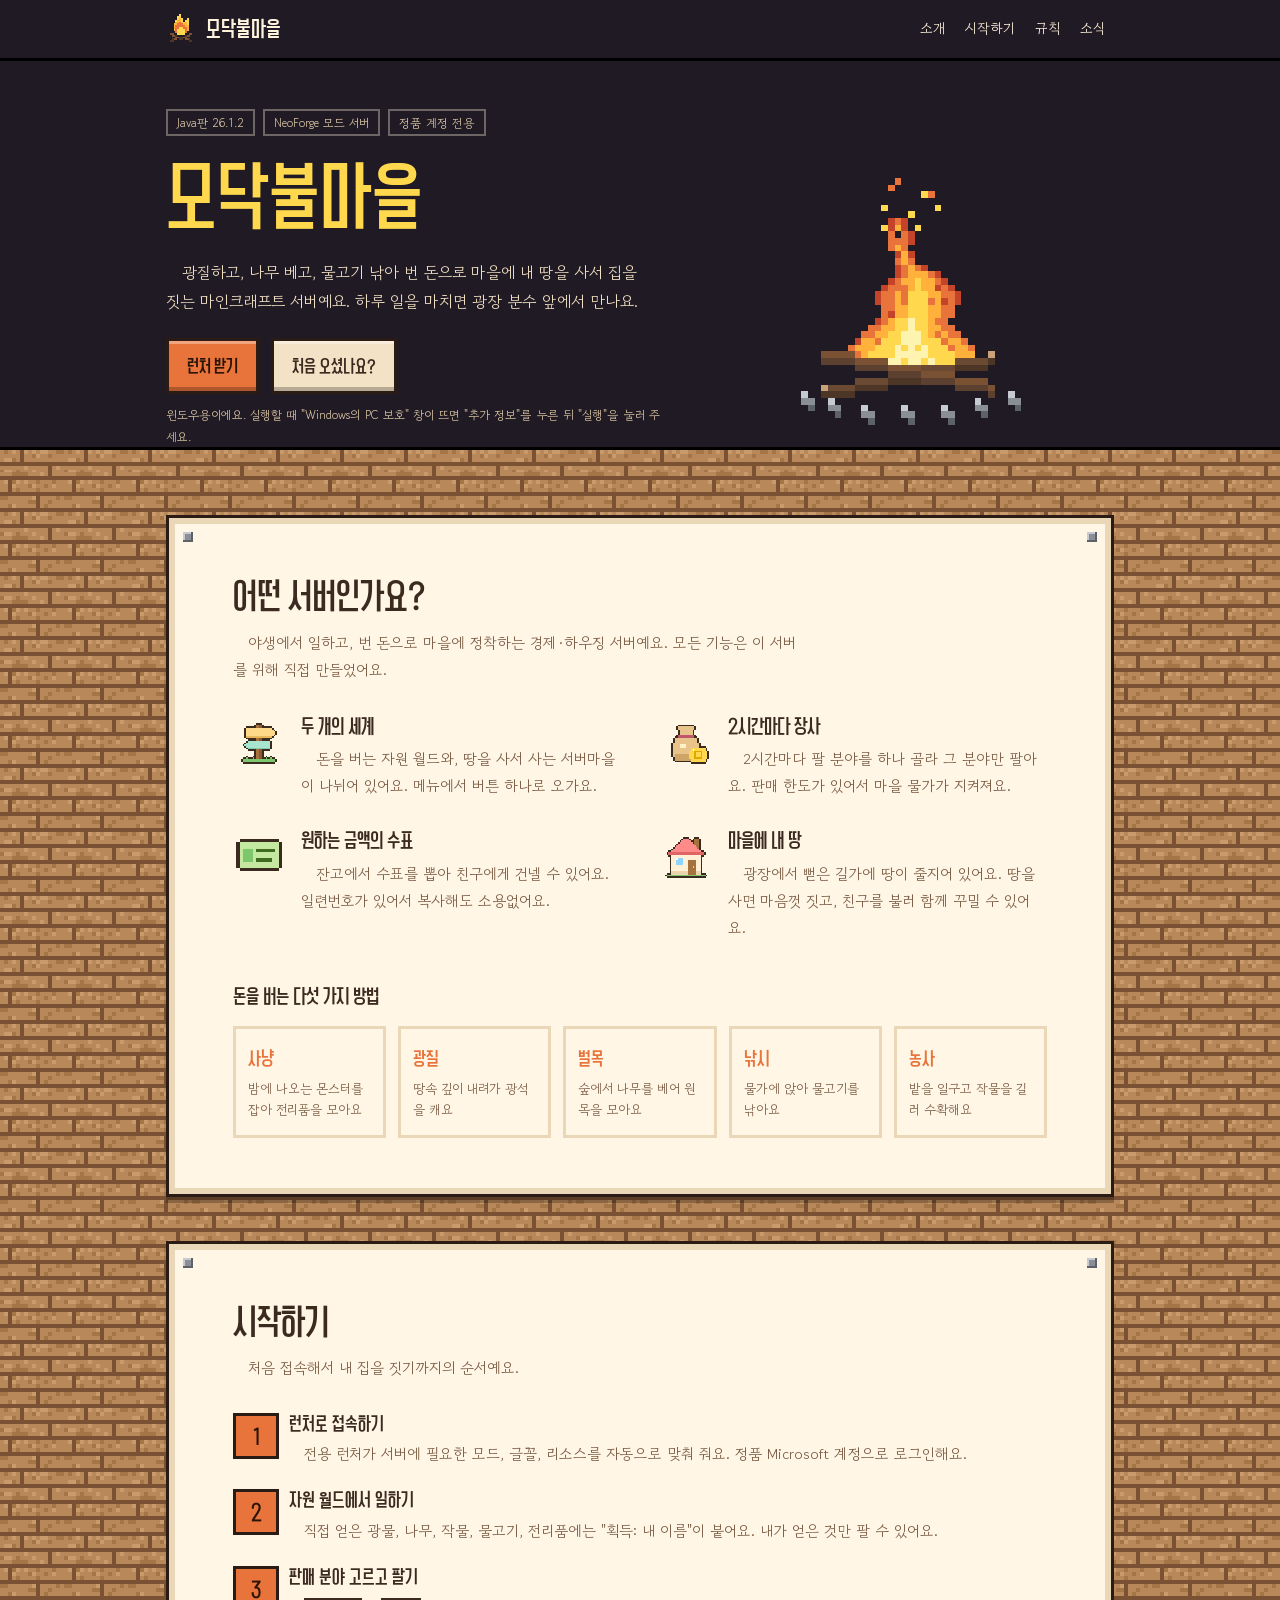
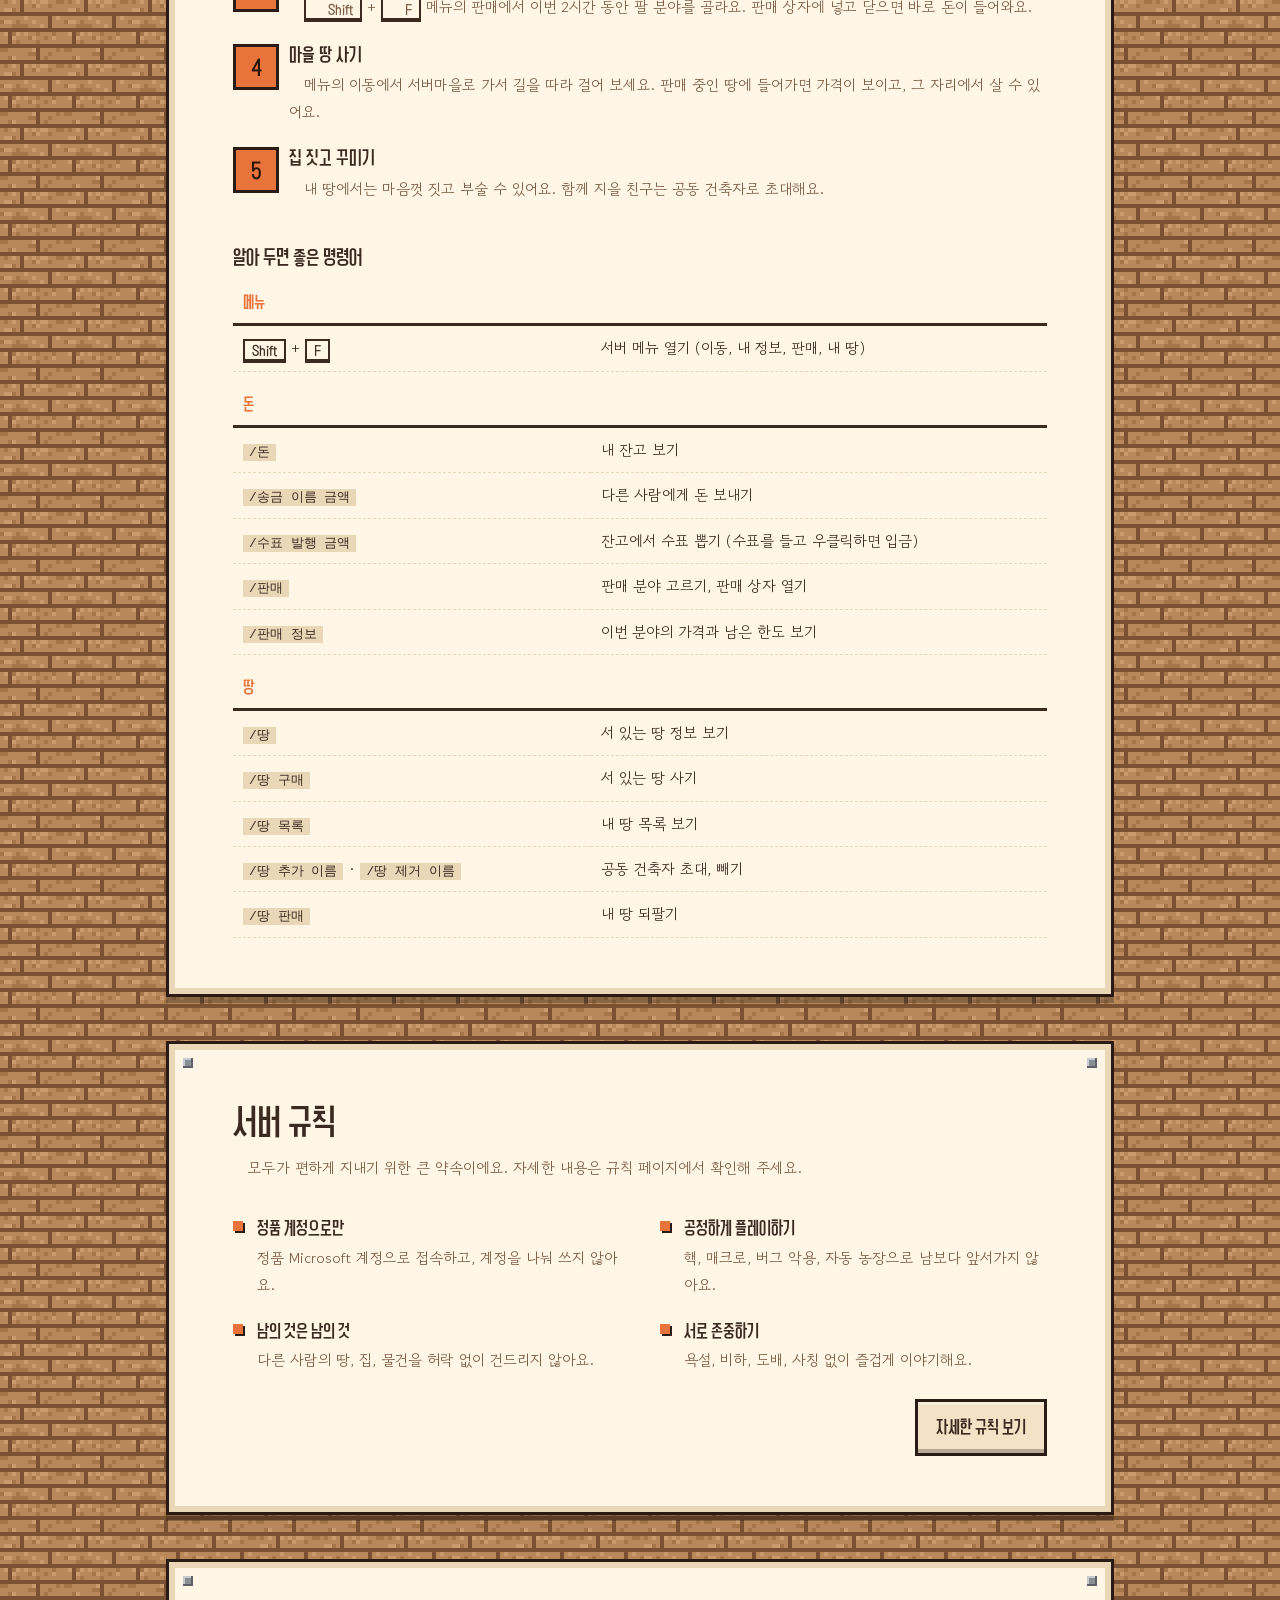
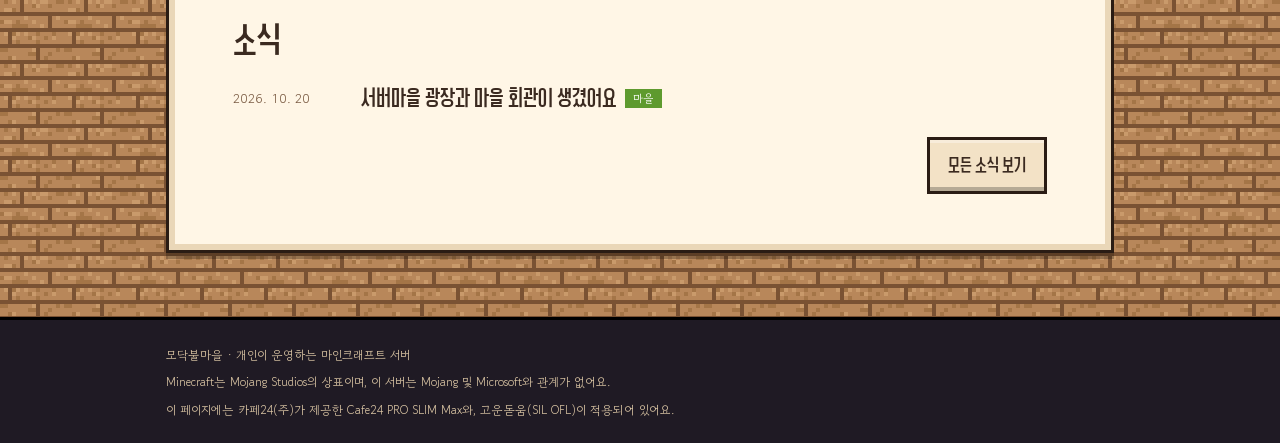
==== index.html @ e6973982 "모닥불마을 웹사이트 Co-Authored-By: Claude Opus 5.5 <noreply@anthropic.com> Claude-Session: https://claude.ai" ====
<!doctype html>
<html lang="ko">
<head>
<meta charset="utf-8">
<meta name="viewport" content="width=device-width, initial-scale=1, viewport-fit=cover">
<title>모닥불마을</title>
<meta name="claude:viewport-fit-sides" content="cover">
<meta name="description" content="일해서 번 돈으로 마을에 내 집을 짓는 마인크래프트 경제·하우징 서버, 모닥불마을">
<link rel="preconnect" href="https://fonts.googleapis.com">
<link rel="preconnect" href="https://fonts.gstatic.com" crossorigin>
<link rel="stylesheet" href="https://fonts.googleapis.com/css2?family=Gowun+Dodum&display=swap">
<link rel="stylesheet" href="style.css">
</head>
<body>

<header class="top">
  <div class="wrap">
    <a class="brand" href="index.html"><canvas class="logo" width="16" height="16" aria-hidden="true"></canvas>모닥불마을</a>
    <nav aria-label="페이지 메뉴">
      <a href="index.html#about">소개</a>
      <a href="index.html#start">시작하기</a>
      <a href="rules.html">규칙</a>
      <a href="news.html">소식</a>
    </nav>
  </div>
</header>

<section class="hero" id="top">
  <div class="wrap">
    <div>
      <div class="meta">
        <span class="chip">Java판 26.1.2</span>
        <span class="chip">NeoForge 모드 서버</span>
        <span class="chip">정품 계정 전용</span>
      </div>
      <h1>모닥불마을</h1>
      <p class="lead">광질하고, 나무 베고, 물고기 낚아 번 돈으로 마을에 내 땅을 사서 집을 짓는 마인크래프트 서버예요. 하루 일을 마치면 광장 분수 앞에서 만나요.</p>
      <div class="cta">
        <a class="btn btn-fire" href="https://github.com/moon-hamyo/moodakbul-server/releases/latest/download/moodakbul-launcher-setup.exe" id="download">런처 받기</a>
        <a class="btn btn-plain" href="#start">처음 오셨나요?</a>
      </div>
      <p class="soon" id="soon">윈도우용이에요. 실행할 때 "Windows의 PC 보호" 창이 뜨면 "추가 정보"를 누른 뒤 "실행"을 눌러 주세요.</p>
    </div>
    <div class="fire-stage"><canvas id="fire" width="48" height="48" role="img" aria-label="타닥타닥 타오르는 도트 모닥불"></canvas></div>
  </div>
  <div class="ground"></div>
</section>

<main class="wrap">
  <section class="board" id="about">
    <h2>어떤 서버인가요?</h2>
    <p class="sub">야생에서 일하고, 번 돈으로 마을에 정착하는 경제·하우징 서버예요. 모든 기능은 이 서버를 위해 직접 만들었어요.</p>
    <div class="features">
      <div class="feature"><img class="px" src="[data-uri]" alt="" width="52" height="52">
        <div><h3>두 개의 세계</h3><p>돈을 버는 자원 월드와, 땅을 사서 사는 서버마을이 나뉘어 있어요. 메뉴에서 버튼 하나로 오가요.</p></div></div>
      <div class="feature"><img class="px" src="[data-uri]" alt="" width="52" height="52">
        <div><h3>2시간마다 장사</h3><p>2시간마다 팔 분야를 하나 골라 그 분야만 팔아요. 판매 한도가 있어서 마을 물가가 지켜져요.</p></div></div>
      <div class="feature"><img class="px" src="[data-uri]" alt="" width="52" height="52">
        <div><h3>원하는 금액의 수표</h3><p>잔고에서 수표를 뽑아 친구에게 건넬 수 있어요. 일련번호가 있어서 복사해도 소용없어요.</p></div></div>
      <div class="feature"><img class="px" src="[data-uri]" alt="" width="52" height="52">
        <div><h3>마을에 내 땅</h3><p>광장에서 뻗은 길가에 땅이 줄지어 있어요. 땅을 사면 마음껏 짓고, 친구를 불러 함께 꾸밀 수 있어요.</p></div></div>
    </div>

    <h3 class="jobs-title">돈을 버는 다섯 가지 방법</h3>
    <ul class="jobs">
      <li><b>사냥</b><span>밤에 나오는 몬스터를 잡아 전리품을 모아요</span></li>
      <li><b>광질</b><span>땅속 깊이 내려가 광석을 캐요</span></li>
      <li><b>벌목</b><span>숲에서 나무를 베어 원목을 모아요</span></li>
      <li><b>낚시</b><span>물가에 앉아 물고기를 낚아요</span></li>
      <li><b>농사</b><span>밭을 일구고 작물을 길러 수확해요</span></li>
    </ul>
  </section>

  <section class="board" id="start">
    <h2>시작하기</h2>
    <p class="sub">처음 접속해서 내 집을 짓기까지의 순서예요.</p>
    <ol class="steps">
      <li><div><h3>런처로 접속하기</h3><p>전용 런처가 서버에 필요한 모드, 글꼴, 리소스를 자동으로 맞춰 줘요. 정품 Microsoft 계정으로 로그인해요.</p></div></li>
      <li><div><h3>자원 월드에서 일하기</h3><p>직접 얻은 광물, 나무, 작물, 물고기, 전리품에는 "획득: 내 이름"이 붙어요. 내가 얻은 것만 팔 수 있어요.</p></div></li>
      <li><div><h3>판매 분야 고르고 팔기</h3><p><span class="key">Shift</span> + <span class="key">F</span> 메뉴의 판매에서 이번 2시간 동안 팔 분야를 골라요. 판매 상자에 넣고 닫으면 바로 돈이 들어와요.</p></div></li>
      <li><div><h3>마을 땅 사기</h3><p>메뉴의 이동에서 서버마을로 가서 길을 따라 걸어 보세요. 판매 중인 땅에 들어가면 가격이 보이고, 그 자리에서 살 수 있어요.</p></div></li>
      <li><div><h3>집 짓고 꾸미기</h3><p>내 땅에서는 마음껏 짓고 부술 수 있어요. 함께 지을 친구는 공동 건축자로 초대해요.</p></div></li>
    </ol>

    <h3 class="cmds-title">알아 두면 좋은 명령어</h3>
    <div class="cmds-wrap">
      <table class="cmds">
        <tbody>
          <tr><th colspan="2">메뉴</th></tr>
          <tr><td><span class="key">Shift</span> + <span class="key">F</span></td><td>서버 메뉴 열기 (이동, 내 정보, 판매, 내 땅)</td></tr>
          <tr><th colspan="2">돈</th></tr>
          <tr><td><code>/돈</code></td><td>내 잔고 보기</td></tr>
          <tr><td><code>/송금 이름 금액</code></td><td>다른 사람에게 돈 보내기</td></tr>
          <tr><td><code>/수표 발행 금액</code></td><td>잔고에서 수표 뽑기 (수표를 들고 우클릭하면 입금)</td></tr>
          <tr><td><code>/판매</code></td><td>판매 분야 고르기, 판매 상자 열기</td></tr>
          <tr><td><code>/판매 정보</code></td><td>이번 분야의 가격과 남은 한도 보기</td></tr>
          <tr><th colspan="2">땅</th></tr>
          <tr><td><code>/땅</code></td><td>서 있는 땅 정보 보기</td></tr>
          <tr><td><code>/땅 구매</code></td><td>서 있는 땅 사기</td></tr>
          <tr><td><code>/땅 목록</code></td><td>내 땅 목록 보기</td></tr>
          <tr><td><code>/땅 추가 이름</code> · <code>/땅 제거 이름</code></td><td>공동 건축자 초대, 빼기</td></tr>
          <tr><td><code>/땅 판매</code></td><td>내 땅 되팔기</td></tr>
        </tbody>
      </table>
    </div>
  </section>

  <section class="board" id="rules">
    <h2>서버 규칙</h2>
    <p class="sub">모두가 편하게 지내기 위한 큰 약속이에요. 자세한 내용은 규칙 페이지에서 확인해 주세요.</p>
    <ul class="rules">
      <li><b>정품 계정으로만</b><span>정품 Microsoft 계정으로 접속하고, 계정을 나눠 쓰지 않아요.</span></li>
      <li><b>공정하게 플레이하기</b><span>핵, 매크로, 버그 악용, 자동 농장으로 남보다 앞서가지 않아요.</span></li>
      <li><b>남의 것은 남의 것</b><span>다른 사람의 땅, 집, 물건을 허락 없이 건드리지 않아요.</span></li>
      <li><b>서로 존중하기</b><span>욕설, 비하, 도배, 사칭 없이 즐겁게 이야기해요.</span></li>
    </ul>
    <div class="more"><a class="btn btn-plain" href="rules.html">자세한 규칙 보기</a></div>
  </section>

  <section class="board" id="news">
    <h2>소식</h2>
    <div class="latest" style="margin-top: 22px;">
      <time datetime="2026-10-20">2026. 10. 20</time>
      <h3>서버마을 광장과 마을 회관이 생겼어요<span class="tag">마을</span></h3>
    </div>
    <div class="more"><a class="btn btn-plain" href="news.html">모든 소식 보기</a></div>
  </section>
</main>

<footer>
  <div class="wrap">
    <span>모닥불마을 · 개인이 운영하는 마인크래프트 서버</span>
    <span>Minecraft는 Mojang Studios의 상표이며, 이 서버는 Mojang 및 Microsoft와 관계가 없어요.</span>
    <span>이 페이지에는 카페24(주)가 제공한 Cafe24 PRO SLIM Max와, 고운돋움(SIL OFL)이 적용되어 있어요.</span>
  </div>
</footer>

<script>
(function () {
  var reduce = window.matchMedia && window.matchMedia("(prefers-reduced-motion: reduce)").matches;

  // 도트 모닥불: 48x48 캔버스에 통나무 + 불꽃 + 불티
  function campfire(canvas) {
    var ctx = canvas.getContext("2d");
    var W = canvas.width, s = W / 48;
    var sparks = [];
    var FLAME = ["#fff3b0", "#ffd84d", "#ffb13b", "#e8743b", "#c4442a"];
    function px(x, y, c) { ctx.fillStyle = c; ctx.fillRect(Math.round(x * s), Math.round(y * s), Math.ceil(s), Math.ceil(s)); }
    function logs() {
      for (var i = 0; i < 26; i++) {
        var y1 = 40 - Math.floor(i / 5);
        px(11 + i, y1, "#6b4a33"); px(11 + i, y1 + 1, "#4e3626");
        var y2 = 35 + Math.floor(i / 5);
        px(11 + i, y2, "#7a5233"); px(11 + i, y2 + 1, "#5c4130");
      }
      px(11, 40, "#c9a27a"); px(36, 35, "#c9a27a");
      [[8,42],[12,43],[17,44],[23,44],[29,44],[34,43],[39,42]].forEach(function (p) {
        px(p[0], p[1], "#8a8f96"); px(p[0] + 1, p[1], "#8a8f96"); px(p[0], p[1] - 1, "#c6cbd1"); px(p[0] + 1, p[1] + 1, "#5d6268");
      });
    }
    function flame(t) {
      var cx = 24, base = 36;
      for (var y = 0; y < 22; y++) {
        var w = Math.max(0, (22 - y) * 0.42 + Math.sin(t * 0.006 + y * 0.7) * 1.2);
        var sway = Math.sin(t * 0.004 + y * 0.35) * (y * 0.12);
        for (var x = -Math.floor(w); x <= Math.floor(w); x++) {
          var edge = Math.abs(x) / (w + 0.01);
          var level = Math.min(4, Math.floor(edge * 3 + y / 7 + (Math.random() < 0.08 ? 1 : 0)));
          if (y > 16 && Math.random() < 0.35) continue;
          px(cx + x + Math.round(sway), base - y, FLAME[level]);
        }
      }
    }
    function frame(t) {
      ctx.clearRect(0, 0, W, W);
      flame(t || 0);
      logs();
      if (Math.random() < 0.25) sparks.push({ x: 20 + Math.random() * 8, y: 18, v: 0.15 + Math.random() * 0.2, l: 60 });
      sparks = sparks.filter(function (p) { p.y -= p.v; p.x += Math.sin(p.y) * 0.15; p.l--; return p.l > 0 && p.y > 0; });
      sparks.forEach(function (p) { px(p.x, p.y, p.l > 30 ? "#ffd84d" : "#e8743b"); });
    }
    if (reduce) { frame(0); return; }
    var last = 0;
    function loop(t) { if (t - last > 90) { frame(t); last = t; } requestAnimationFrame(loop); }
    requestAnimationFrame(loop);
  }
  campfire(document.getElementById("fire"));

})();
</script>
<script>
(function () {
  // 상단 로고: 16x16 작은 모닥불
  var rows = [
    "......Y.........", ".....YY.........", ".....YOY..Y.....", "....YOOY.YY.....",
    "....OOROYOY.....", "...OORRROOY.....", "...ORRRRROO.....", "...ORRYYRRO.....",
    "...ORYYYYRO.....", "....RYYYYR......", ".BB..YYYY..BB...", "..BBb....bBB....",
    "....BBbbBB......", "..bBB.bb.BBb....", ".bb........bb...", "................"];
  var col = { Y: "#ffd84d", O: "#ffb13b", R: "#e8743b", B: "#7a5233", b: "#4e3626" };
  document.querySelectorAll("canvas.logo").forEach(function (c) {
    var g = c.getContext("2d");
    rows.forEach(function (r, y) { for (var x = 0; x < 16; x++) { var k = r[x]; if (col[k]) { g.fillStyle = col[k]; g.fillRect(x + 1, y, 1, 1); } } });
  });
})();
</script>
</body>
</html>
---- style.css ----
/* 레이아웃: 가문비 판자 위에 크림색 게시판(종이)을 못으로 박아 둔 구조. 첫 화면은 밤의 모닥불. */
@font-face {
  font-family: "Village Slim";
  src: url([data-uri]) format("woff2");
  font-display: swap;
}
:root {
  --wood: #6b4a33;
  --ink: #3b2a20;
  --ink-soft: #7a5b43;
  --paper: #fff6e6;
  --paper-edge: #ead7b8;
  --ember: #e8743b;
  --lantern: #ffd84d;
  --leaf: #5e9a2e;
  --night: #1f1a24;
  --night-ink: #fff3dd;
  --night-soft: #d9c4a3;
  --planks: url([data-uri]);
  --font-display: "Village Slim", "Gowun Dodum", "Apple SD Gothic Neo", "Malgun Gothic", sans-serif;
  --font-body: "Gowun Dodum", "Apple SD Gothic Neo", "Malgun Gothic", sans-serif;
}
@media (prefers-color-scheme: dark) {
  :root:not([data-theme="light"]) {
    --wood: #2e2119; --ink: #f6e9d3; --ink-soft: #cdb393; --paper: #3a2c22; --paper-edge: #4b392c;
    --ember: #ff9a5c; --lantern: #ffd84d; --leaf: #9ccf6b; --night: #120f16; --night-ink: #fff3dd; --night-soft: #d9c4a3;
    --planks: url([data-uri]); color-scheme: dark;
  }
}
:root[data-theme="dark"] {
  --wood: #2e2119; --ink: #f6e9d3; --ink-soft: #cdb393; --paper: #3a2c22; --paper-edge: #4b392c;
  --ember: #ff9a5c; --lantern: #ffd84d; --leaf: #9ccf6b; --night: #120f16; --night-ink: #fff3dd; --night-soft: #d9c4a3;
  --planks: url([data-uri]); color-scheme: dark;
}

* { box-sizing: border-box; }
html { scroll-behavior: smooth; }
body {
  margin: 0;
  background-color: var(--wood);
  background-image: var(--planks);
  background-size: 64px 64px;
  image-rendering: pixelated;
  color: var(--ink);
  font-family: var(--font-body);
  font-size: 15px;
  line-height: 1.8;
}
body::before { content: ""; position: fixed; inset: 0 0 auto; height: env(safe-area-inset-top, 0px); z-index: 10; background: var(--night); }
img.px { image-rendering: pixelated; }
h1, h2, h3 { font-family: var(--font-display); font-weight: 400; line-height: 1.3; text-wrap: balance; margin: 0; }
a { color: inherit; }
:focus-visible { outline: 3px solid var(--lantern); outline-offset: 2px; }
p { margin: 0; }
/* 문단 첫 줄 들여쓰기 */
.board p, .lead { text-indent: 1em; }
.board p.noindent { text-indent: 0; }

.wrap { max-width: 980px; margin: 0 auto; padding-left: max(16px, env(safe-area-inset-left, 0px)); padding-right: max(16px, env(safe-area-inset-right, 0px)); }

/* ---------- 상단 메뉴 ---------- */
.top { position: sticky; top: env(safe-area-inset-top, 0px); z-index: 5; background: var(--night); color: var(--night-ink); border-bottom: 3px solid #000; }
.top .wrap { display: flex; align-items: center; gap: 12px 16px; padding-block: 10px; flex-wrap: wrap; }
.brand { display: flex; align-items: center; gap: 10px; text-decoration: none; font-family: var(--font-display); font-size: 21px; }
.brand canvas { width: 30px; height: 30px; image-rendering: pixelated; }
.top nav { display: flex; gap: 2px; margin-left: auto; flex-wrap: wrap; }
.top nav a { text-decoration: none; padding: 5px 9px; font-size: 14px; }
.top nav a:hover, .top nav a[aria-current="page"] { background: rgba(255, 216, 77, .15); color: var(--lantern); }

/* ---------- 도트 버튼 ---------- */
.btn {
  display: inline-flex; align-items: center; gap: 8px;
  font-family: var(--font-display); font-size: 17px; text-decoration: none;
  padding: 10px 18px; border: 3px solid #2a1c14; border-radius: 0;
  box-shadow: inset 0 3px 0 rgba(255,255,255,.35), inset 0 -4px 0 rgba(0,0,0,.25);
  cursor: pointer; transition: transform .08s ease;
}
.btn:hover { transform: translateY(-2px); }
.btn:active { transform: translateY(1px); }
.btn-fire { background: var(--ember); color: #2a1406; }
.btn-plain { background: #f3e2c6; color: #3b2a20; }
.more { margin-top: 26px; display: flex; justify-content: flex-end; }

/* ---------- 첫 화면 ---------- */
.hero { background: var(--night); color: var(--night-ink); overflow: hidden; }
.hero .wrap { display: grid; grid-template-columns: minmax(0, 1.1fr) minmax(0, .9fr); gap: 32px; align-items: center; padding-block: 48px 0; }
.hero .meta { display: flex; gap: 8px; flex-wrap: wrap; margin-bottom: 14px; font-size: 12px; }
.chip { border: 2px solid rgba(255, 243, 221, .35); padding: 1px 9px; color: var(--night-soft); }
.hero h1 { font-size: clamp(40px, 7vw, 72px); letter-spacing: .02em; color: var(--lantern); }
.hero .lead { font-size: 16px; max-width: 30em; margin: 14px 0 22px; color: #f0dfc2; }
.hero .cta { display: flex; gap: 12px; flex-wrap: wrap; }
.soon { font-size: 12px; color: var(--night-soft); margin-top: 10px; }
.fire-stage { display: flex; justify-content: center; align-items: flex-end; min-width: 0; }
#fire { width: 100%; max-width: 320px; aspect-ratio: 1 / 1; image-rendering: pixelated; }
.ground { height: 24px; background: var(--planks); background-size: 64px 64px; border-top: 3px solid #000; image-rendering: pixelated; }

/* 하위 페이지 머리 */
.pagehead { background: var(--night); color: var(--night-ink); }
.pagehead .wrap { padding-block: 36px 30px; }
.pagehead h1 { font-size: clamp(32px, 5vw, 46px); color: var(--lantern); }
.pagehead p { color: #f0dfc2; margin-top: 8px; max-width: 34em; text-indent: 1em; }

/* ---------- 게시판 (종이) ---------- */
main { padding-block: 44px 64px; display: grid; gap: 44px; }
main > * { min-width: 0; }
.board {
  background: var(--paper); color: var(--ink);
  border: 3px solid #2a1c14;
  box-shadow: 0 6px 0 rgba(0,0,0,.25), inset 0 0 0 6px var(--paper-edge);
  padding: clamp(36px, 5vw, 56px) clamp(24px, 6vw, 64px) clamp(40px, 5vw, 56px);
  position: relative;
}
.board::before, .board::after {
  content: ""; position: absolute; top: 14px; width: 10px; height: 10px;
  background: #8a8f96; box-shadow: inset -2px -2px 0 #5d6268, inset 2px 2px 0 #c6cbd1;
}
.board::before { left: 14px; } .board::after { right: 14px; }
.board h2 { font-size: clamp(26px, 4vw, 34px); }
.board .sub { color: var(--ink-soft); margin: 10px 0 32px; max-width: 38em; }
.board h3 { font-size: 19px; }

/* 소개 */
.features { display: grid; grid-template-columns: repeat(2, minmax(0, 1fr)); gap: 30px 40px; }
.feature { display: grid; grid-template-columns: 52px minmax(0, 1fr); gap: 16px; align-items: start; }
.feature img { width: 52px; height: 52px; }
.feature p { margin-top: 6px; color: var(--ink-soft); }

/* 일거리 */
.jobs-title { margin-top: 44px; }
.jobs { list-style: none; padding: 0; margin: 16px 0 0; display: grid; grid-template-columns: repeat(5, minmax(0, 1fr)); gap: 12px; }
.jobs li { border: 3px solid var(--paper-edge); padding: 14px 12px; display: grid; gap: 4px; }
.jobs b { font-family: var(--font-display); font-weight: 400; font-size: 18px; color: var(--ember); }
.jobs span { font-size: 13px; color: var(--ink-soft); line-height: 1.6; }

/* 시작하기 */
.steps { list-style: none; padding: 0; margin: 0; display: grid; gap: 22px; counter-reset: s; }
.steps li { display: grid; grid-template-columns: 40px minmax(0, 1fr); gap: 16px; counter-increment: s; }
.steps li::before {
  content: counter(s); font-family: var(--font-display); font-size: 20px;
  width: 40px; height: 40px; display: grid; place-items: center;
  background: var(--ember); color: #2a1406; border: 3px solid #2a1c14;
}
.steps h3 { font-size: 18px; }
.steps p { margin-top: 4px; color: var(--ink-soft); }
.cmds-title { margin-top: 44px; }
.cmds-wrap { overflow-x: auto; margin-top: 14px; }
table.cmds { width: 100%; border-collapse: collapse; }
.cmds th { text-align: left; font-family: var(--font-display); font-weight: 400; font-size: 16px; padding: 18px 10px 6px; border-bottom: 3px solid var(--ink); color: var(--ember); }
.cmds tr:first-child th { padding-top: 4px; }
.cmds td { padding: 8px 10px; border-bottom: 1px dashed var(--paper-edge); vertical-align: top; }
.cmds td:first-child { width: 44%; }
.cmds code { font-family: ui-monospace, "D2Coding", Consolas, monospace; font-size: 13px; background: var(--paper-edge); padding: 1px 6px; white-space: nowrap; }
.key { display: inline-block; border: 2px solid var(--ink); border-bottom-width: 4px; padding: 0 7px; font-size: 12px; font-family: var(--font-display); line-height: 1.5; }

/* 규칙 (첫 화면 요약) */
.rules { display: grid; grid-template-columns: repeat(2, minmax(0, 1fr)); gap: 18px 40px; list-style: none; padding: 0; margin: 0; }
.rules li { padding-left: 24px; position: relative; }
.rules li::before { content: ""; position: absolute; left: 0; top: .55em; width: 10px; height: 10px; background: var(--ember); box-shadow: 2px 2px 0 #2a1c14; }
.rules b { font-weight: 400; font-family: var(--font-display); font-size: 17px; display: block; }
.rules span { color: var(--ink-soft); }

/* 규칙 상세 */
.rulebook { display: grid; gap: 36px; }
.rulebook section h3 { font-size: 21px; margin-bottom: 10px; }
.rulebook ol { margin: 0; padding-left: 22px; display: grid; gap: 8px; }
.rulebook li::marker { font-family: var(--font-display); color: var(--ember); }
.rulebook .penalty { width: 100%; border-collapse: collapse; margin-top: 8px; }
.rulebook .penalty td, .rulebook .penalty th { padding: 8px 10px; border-bottom: 1px dashed var(--paper-edge); text-align: left; vertical-align: top; }
.rulebook .penalty th { font-family: var(--font-display); font-weight: 400; color: var(--ember); width: 30%; }

/* 소식 */
.latest { display: grid; grid-template-columns: 110px minmax(0, 1fr); gap: 18px; align-items: baseline; }
.latest time, .news time { font-variant-numeric: tabular-nums; color: var(--ink-soft); font-size: 13px; }
.latest h3 { font-size: 21px; }
.news { display: grid; }
.news article { display: grid; grid-template-columns: 120px minmax(0, 1fr); gap: 20px; padding: 22px 0; border-top: 1px dashed var(--paper-edge); }
.news article:first-child { border-top: 0; padding-top: 0; }
.news h3 { font-size: 20px; }
.news ul { margin: 8px 0 0; padding-left: 18px; color: var(--ink-soft); }
.tag { display: inline-block; font-size: 11px; padding: 0 8px; margin-left: 8px; vertical-align: middle; background: var(--leaf); color: #fff; font-family: var(--font-body); line-height: 1.7; }

/* 아래 */
footer { background: var(--night); color: var(--night-soft); font-size: 12px; border-top: 3px solid #000; }
footer .wrap { padding-block: 24px 32px; display: grid; gap: 6px; }

@media (max-width: 760px) {
  .jobs { grid-template-columns: minmax(0, 1fr); gap: 8px; }
  .jobs li { grid-template-columns: 56px minmax(0, 1fr); align-items: baseline; padding: 10px 12px; }
}
@media (max-width: 640px) {
  .hero .wrap { grid-template-columns: minmax(0, 1fr); padding-block: 32px 0; }
  .fire-stage { order: -1; }
  #fire { max-width: 200px; }
  .features, .rules { grid-template-columns: minmax(0, 1fr); }
  .latest, .news article { grid-template-columns: minmax(0, 1fr); gap: 4px; }
  .cmds td:first-child { width: 46%; }
  .cmds code { white-space: normal; word-break: keep-all; }
  .cmds td { padding: 8px 6px; font-size: 14px; }
}
@media (prefers-reduced-motion: reduce) { html { scroll-behavior: auto; } .btn { transition: none; } }
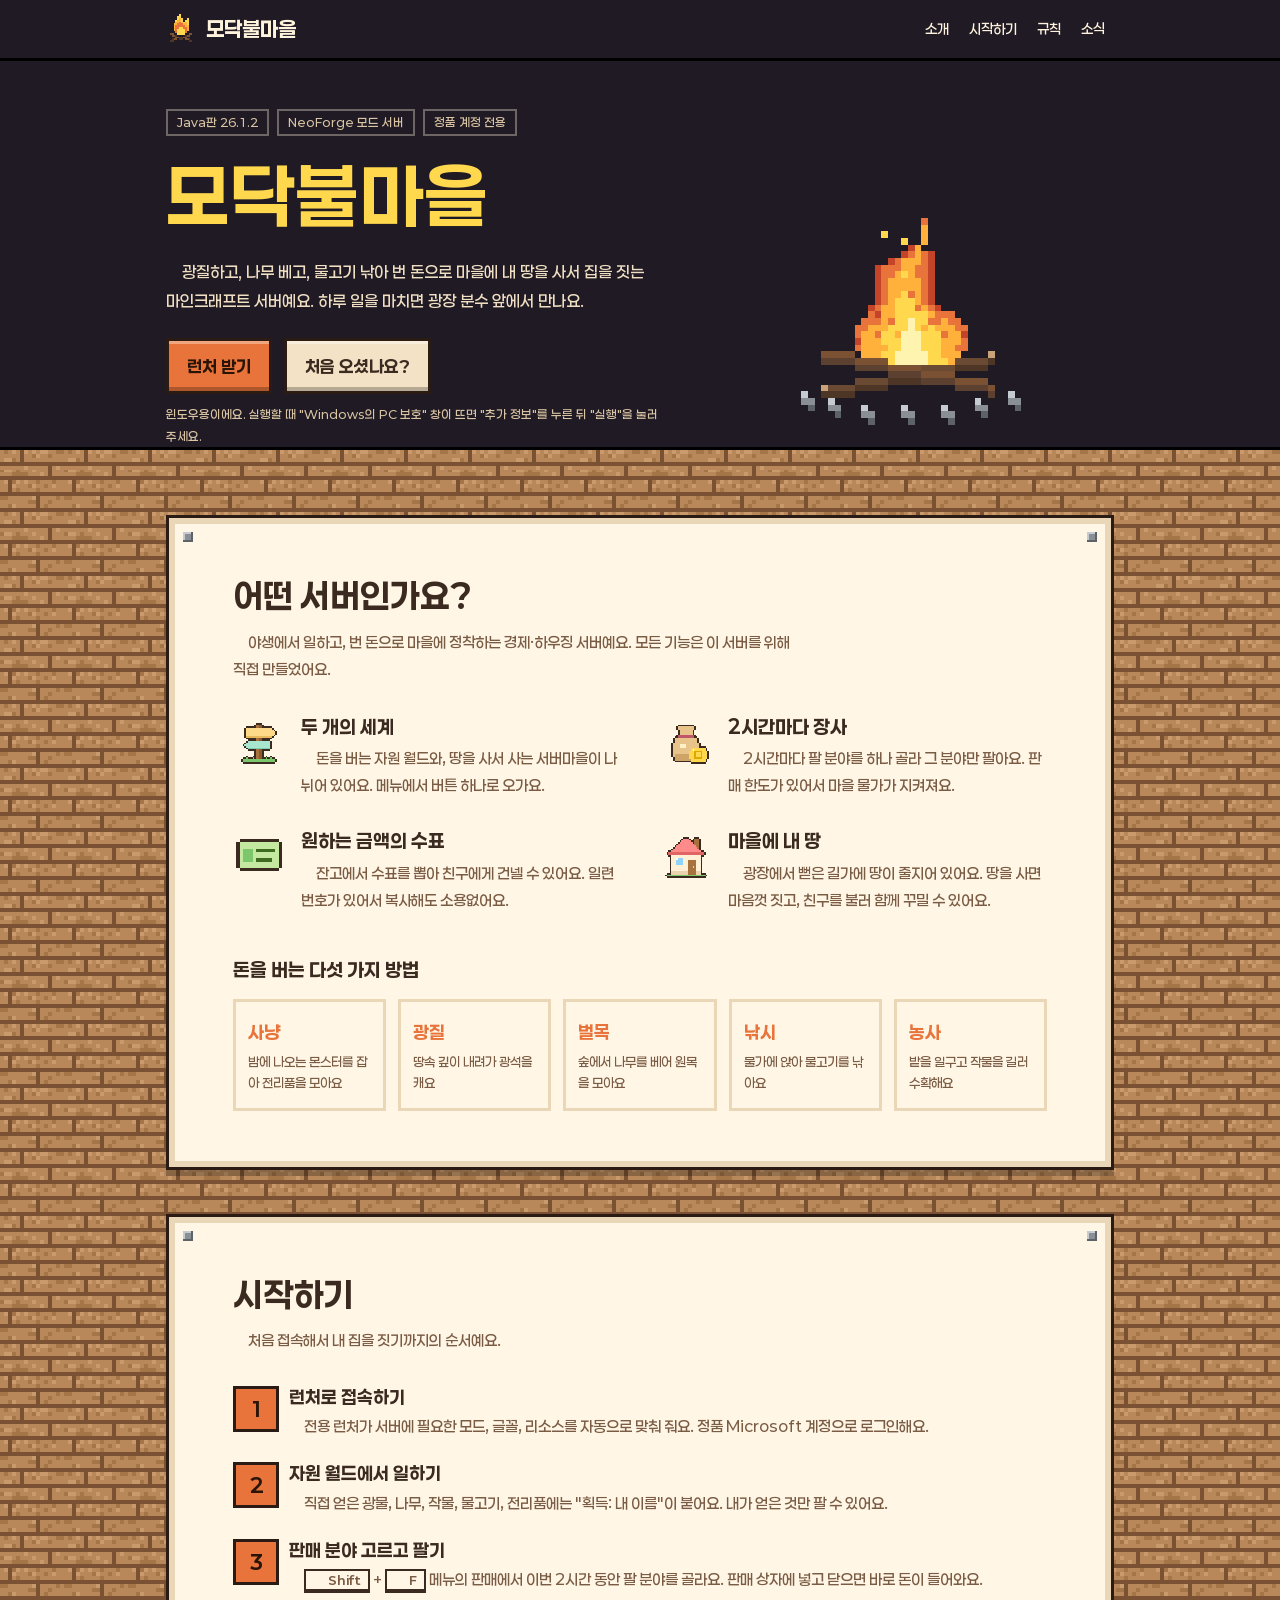
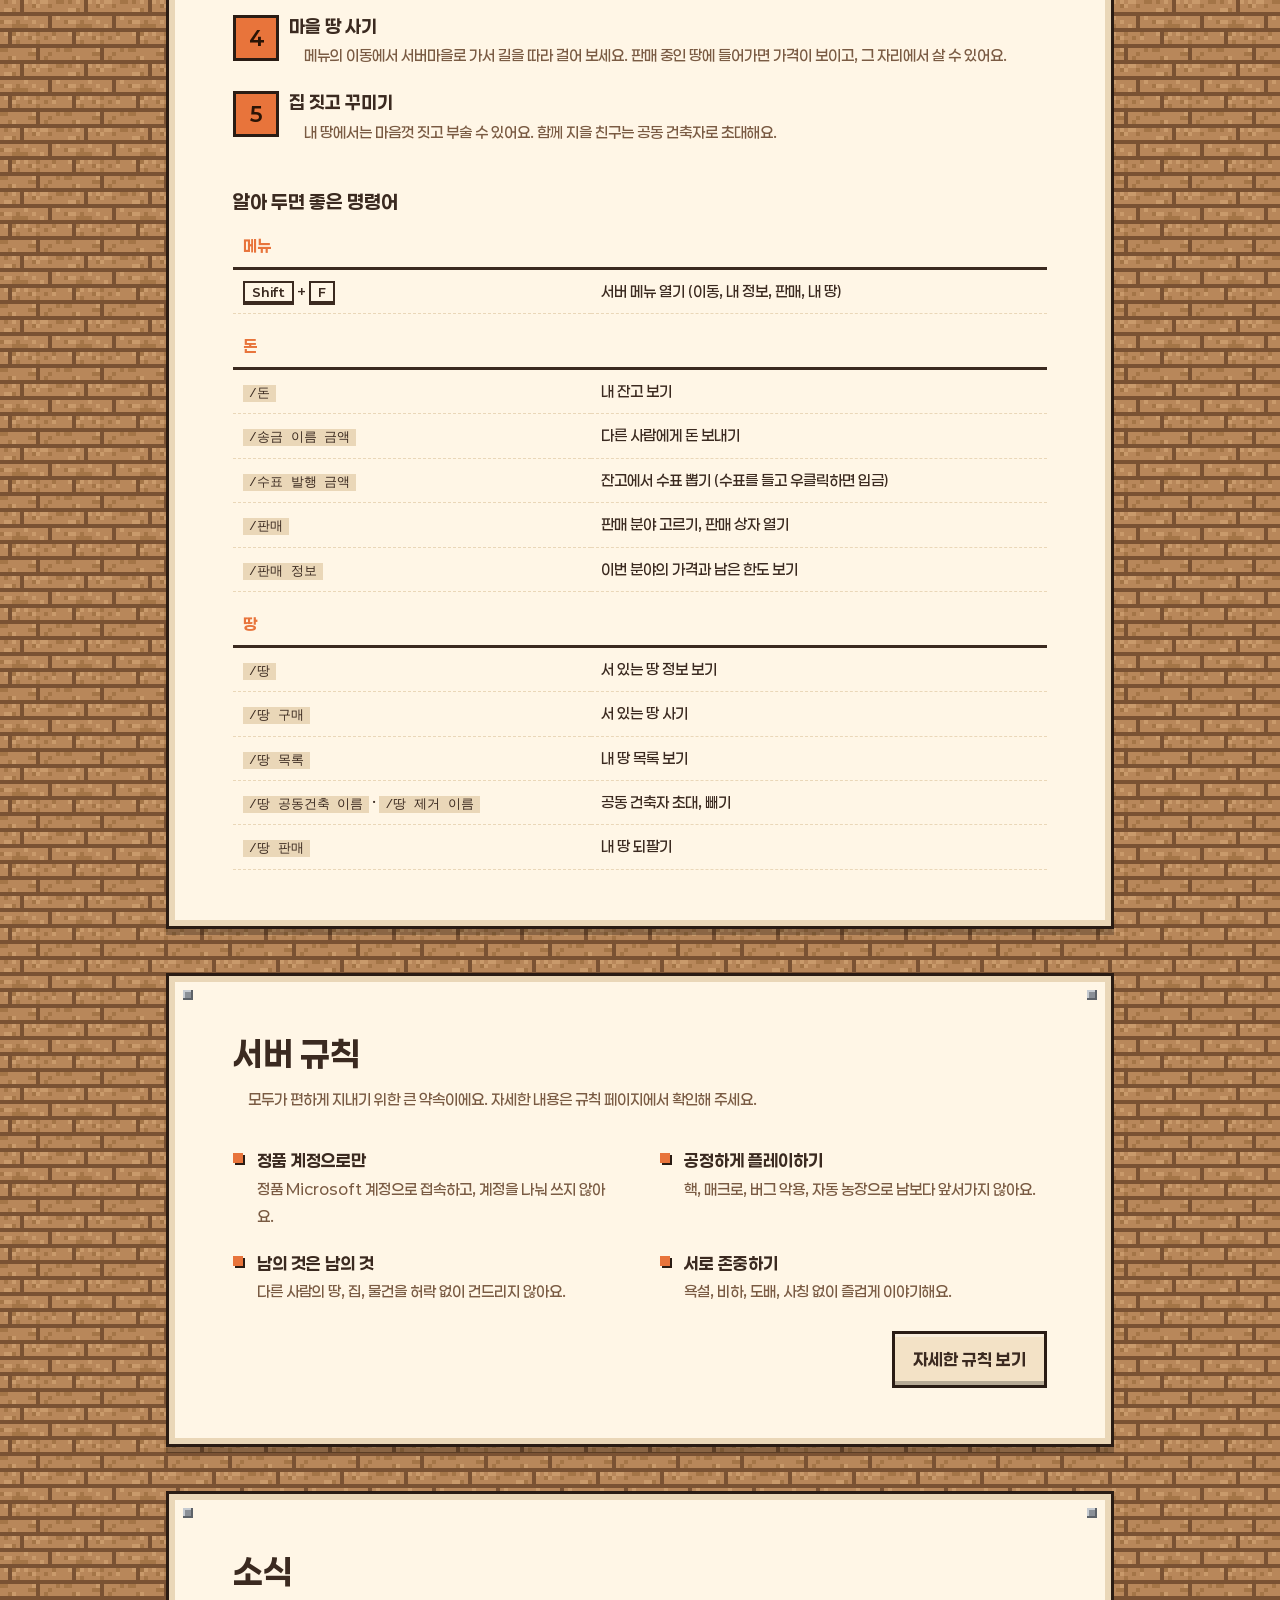
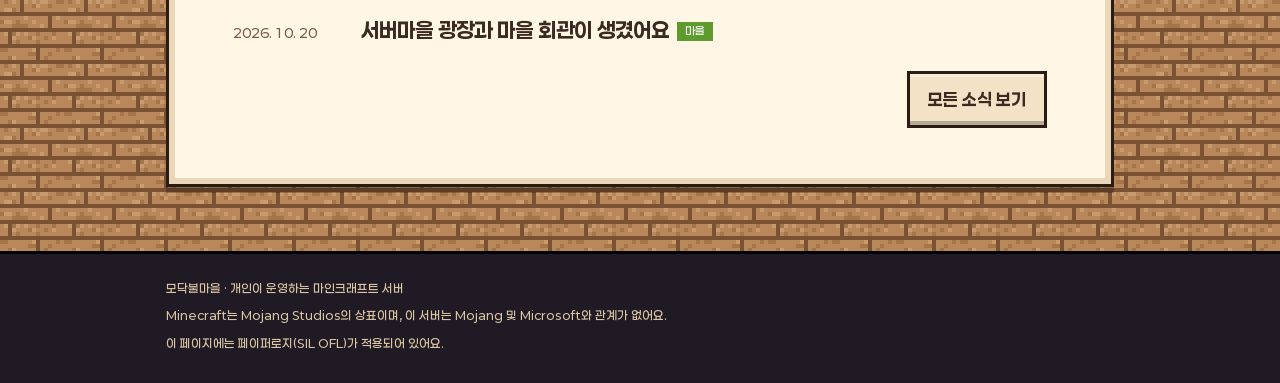
==== commit d3d536a5: "배포 v0.2.0" ====
--- a/index.html
+++ b/index.html
@@ -6,9 +6,6 @@
 <title>모닥불마을</title>
 <meta name="claude:viewport-fit-sides" content="cover">
 <meta name="description" content="일해서 번 돈으로 마을에 내 집을 짓는 마인크래프트 경제·하우징 서버, 모닥불마을">
-<link rel="preconnect" href="https://fonts.googleapis.com">
-<link rel="preconnect" href="https://fonts.gstatic.com" crossorigin>
-<link rel="stylesheet" href="https://fonts.googleapis.com/css2?family=Gowun+Dodum&display=swap">
 <link rel="stylesheet" href="style.css">
 </head>
 <body>
@@ -98,7 +95,7 @@
           <tr><td><code>/땅</code></td><td>서 있는 땅 정보 보기</td></tr>
           <tr><td><code>/땅 구매</code></td><td>서 있는 땅 사기</td></tr>
           <tr><td><code>/땅 목록</code></td><td>내 땅 목록 보기</td></tr>
-          <tr><td><code>/땅 추가 이름</code> · <code>/땅 제거 이름</code></td><td>공동 건축자 초대, 빼기</td></tr>
+          <tr><td><code>/땅 공동건축 이름</code> · <code>/땅 제거 이름</code></td><td>공동 건축자 초대, 빼기</td></tr>
           <tr><td><code>/땅 판매</code></td><td>내 땅 되팔기</td></tr>
         </tbody>
       </table>
@@ -131,7 +128,7 @@
   <div class="wrap">
     <span>모닥불마을 · 개인이 운영하는 마인크래프트 서버</span>
     <span>Minecraft는 Mojang Studios의 상표이며, 이 서버는 Mojang 및 Microsoft와 관계가 없어요.</span>
-    <span>이 페이지에는 카페24(주)가 제공한 Cafe24 PRO SLIM Max와, 고운돋움(SIL OFL)이 적용되어 있어요.</span>
+    <span>이 페이지에는 페이퍼로지(SIL OFL)가 적용되어 있어요.</span>
   </div>
 </footer>
 
--- a/style.css
+++ b/style.css
@@ -1,7 +1,21 @@
 /* 레이아웃: 가문비 판자 위에 크림색 게시판(종이)을 못으로 박아 둔 구조. 첫 화면은 밤의 모닥불. */
+/* 글꼴: 페이퍼로지 (SIL OFL). 제목 = Bold, 본문 = Medium (굵게는 Bold) */
 @font-face {
-  font-family: "Village Slim";
-  src: url([data-uri]) format("woff2");
+  font-family: "Village Title";
+  src: url(fonts/Paperlogy-7Bold.woff2) format("woff2");
+  font-weight: 100 900;
+  font-display: swap;
+}
+@font-face {
+  font-family: "Paperlogy";
+  src: url(fonts/Paperlogy-5Medium.woff2) format("woff2");
+  font-weight: 100 600;
+  font-display: swap;
+}
+@font-face {
+  font-family: "Paperlogy";
+  src: url(fonts/Paperlogy-7Bold.woff2) format("woff2");
+  font-weight: 601 900;
   font-display: swap;
 }
 :root {
@@ -17,8 +31,8 @@
   --night-ink: #fff3dd;
   --night-soft: #d9c4a3;
   --planks: url([data-uri]);
-  --font-display: "Village Slim", "Gowun Dodum", "Apple SD Gothic Neo", "Malgun Gothic", sans-serif;
-  --font-body: "Gowun Dodum", "Apple SD Gothic Neo", "Malgun Gothic", sans-serif;
+  --font-display: "Village Title", "Apple SD Gothic Neo", "Malgun Gothic", sans-serif;
+  --font-body: "Paperlogy", "Apple SD Gothic Neo", "Malgun Gothic", sans-serif;
 }
 @media (prefers-color-scheme: dark) {
   :root:not([data-theme="light"]) {
